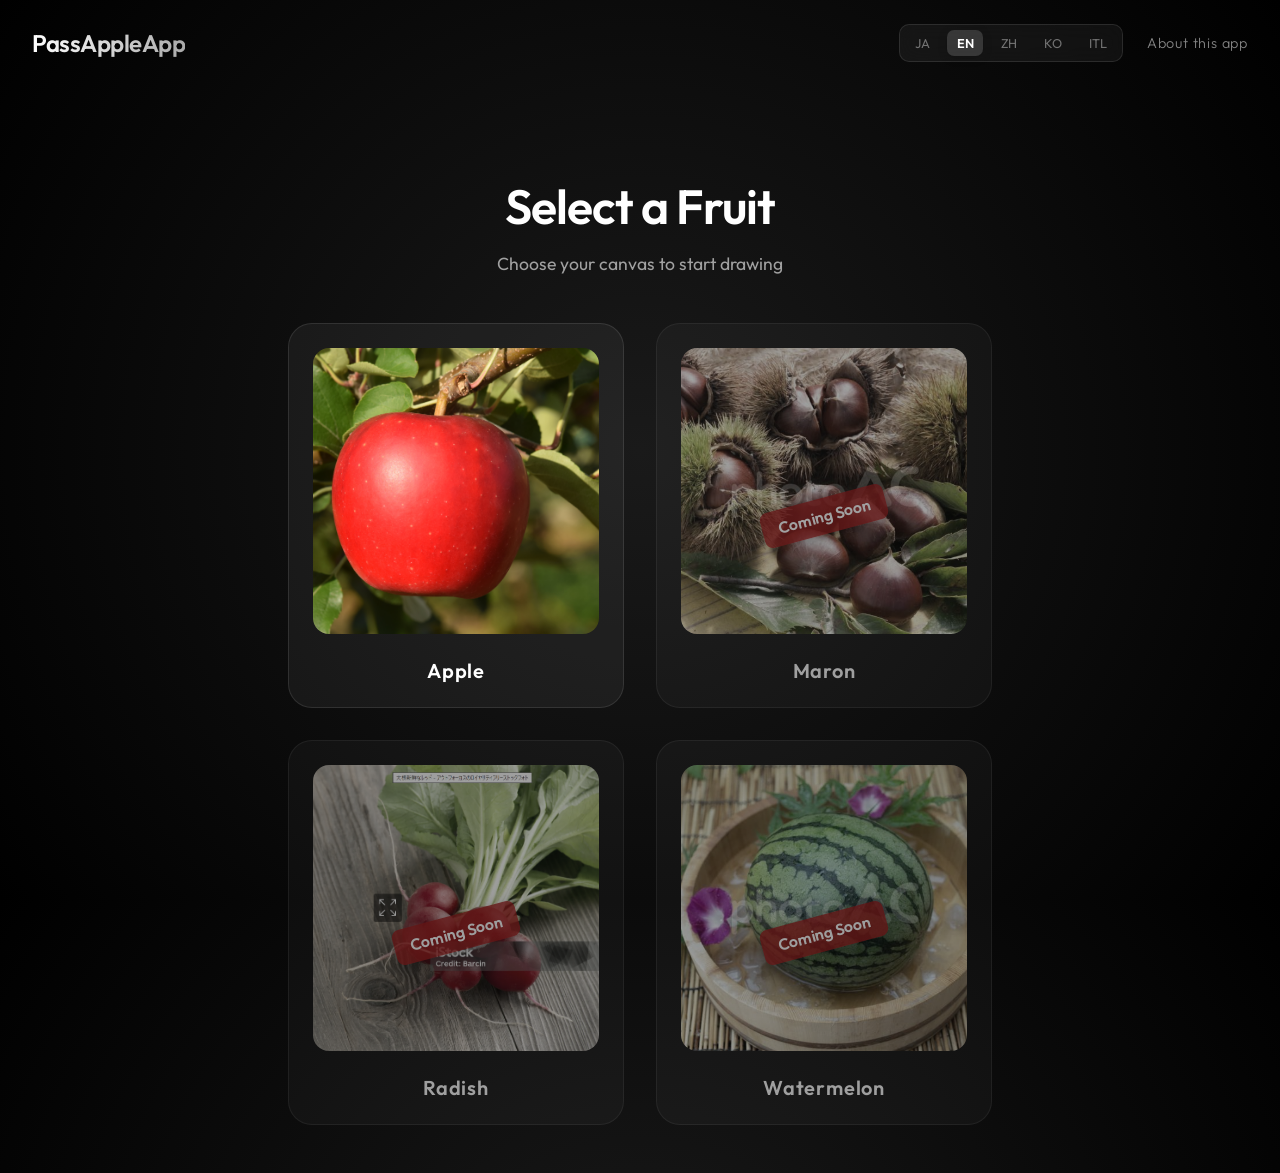
==== frontend/index.html @ 2e1d20bd "frontのディレクトリ構成を整理しました。" ====
<!DOCTYPE html>
<html lang="en">

<head>
    <meta charset="UTF-8">
    <meta name="viewport" content="width=device-width, initial-scale=1.0, maximum-scale=1.0, user-scalable=no">
    <title data-i18n="title-index">Select Your Fruit - Pass Apple</title>
    <link rel="stylesheet" href="style.css">
    <link rel="preconnect" href="https://fonts.googleapis.com">
    <link rel="preconnect" href="https://fonts.gstatic.com" crossorigin>
    <link
        href="https://fonts.googleapis.com/css2?family=Noto+Sans+JP:wght@300;400;600&family=Outfit:wght@300;400;600&display=swap"
        rel="stylesheet">
    <style>
        body {
            overflow: auto;
            min-height: 100vh;
            display: flex;
            flex-direction: column;
            align-items: center;
            justify-content: flex-start;
            padding-top: 8rem;
            background: radial-gradient(circle at center, #1a1a1a 0%, #000000 100%);
            margin: 0;
        }

        .selection-container {
            max-width: 800px;
            width: 90%;
            padding: 3rem;
            text-align: center;
            position: relative;
        }

        .top-bar {
            position: absolute;
            top: 0;
            left: 0;
            right: 0;
            display: flex;
            justify-content: space-between;
            align-items: center;
            padding: 1.5rem 2rem;
            z-index: 100;
        }

        .logo {
            font-size: 1.5rem;
            font-weight: 600;
            letter-spacing: -0.02em;
            background: linear-gradient(to right, #fff, #aaa);
            -webkit-background-clip: text;
            background-clip: text;
            -webkit-text-fill-color: transparent;
        }

        .about-link {
            color: white;
            text-decoration: none;
            font-size: 0.9rem;
            opacity: 0.5;
            transition: opacity 0.3s ease;
            font-weight: 300;
            letter-spacing: 0.05rem;
        }

        .about-link:hover {
            opacity: 1;
        }

        .lang-switch {
            display: flex;
            gap: 0.5rem;
            background: rgba(255, 255, 255, 0.05);
            padding: 0.3rem;
            border-radius: 10px;
            backdrop-filter: blur(10px);
            border: 1px solid rgba(255, 255, 255, 0.1);
        }

        .lang-btn {
            background: none;
            border: none;
            color: white;
            opacity: 0.4;
            cursor: pointer;
            font-size: 0.8rem;
            font-family: 'Outfit', sans-serif;
            padding: 0.3rem 0.6rem;
            border-radius: 7px;
            transition: all 0.3s ease;
        }

        .lang-btn:hover {
            opacity: 0.8;
            background: rgba(255, 255, 255, 0.1);
        }

        .lang-btn.active {
            opacity: 1;
            font-weight: 600;
            background: rgba(255, 255, 255, 0.15);
            box-shadow: 0 2px 10px rgba(0, 0, 0, 0.2);
        }

        .selection-header h1 {
            font-size: 3rem;
            font-weight: 600;
            margin-bottom: 1rem;
            letter-spacing: -0.02em;
        }

        .selection-header p {
            font-size: 1.1rem;
            opacity: 0.6;
            margin-bottom: 3rem;
        }

        .fruit-grid {
            display: grid;
            grid-template-columns: repeat(2, 1fr);
            gap: 2rem;
        }

        @media (max-width: 600px) {
            .fruit-grid {
                grid-template-columns: 1fr;
            }
        }

        .fruit-card {
            background: rgba(255, 255, 255, 0.05);
            border: 1px solid rgba(255, 255, 255, 0.1);
            border-radius: 24px;
            padding: 1.5rem;
            cursor: pointer;
            transition: all 0.4s cubic-bezier(0.4, 0, 0.2, 1);
            text-decoration: none;
            color: white;
            display: flex;
            flex-direction: column;
            align-items: center;
            gap: 1.5rem;
        }

        .fruit-card:hover {
            transform: translateY(-10px);
            background: rgba(255, 255, 255, 0.1);
            border-color: rgba(255, 255, 255, 0.3);
            box-shadow: 0 20px 40px rgba(0, 0, 0, 0.4);
        }

        .fruit-card img {
            width: 100%;
            aspect-ratio: 1;
            object-fit: cover;
            border-radius: 16px;
            transition: transform 0.4s ease;
        }

        .fruit-card:hover img {
            transform: scale(1.05);
        }

        .fruit-card span {
            font-size: 1.25rem;
            font-weight: 600;
            letter-spacing: 0.05rem;
        }

        .fruit-card.disabled {
            opacity: 0.6;
            cursor: default;
            pointer-events: none;
            filter: grayscale(0.5);
            position: relative;
        }

        .fruit-card.disabled::after {
            content: attr(data-coming-soon-text);
            position: absolute;
            top: 50%;
            left: 50%;
            transform: translate(-50%, -50%) rotate(-15deg);
            background: rgba(255, 0, 0, 0.8);
            color: white;
            padding: 0.5rem 1rem;
            border-radius: 8px;
            font-weight: 600;
            font-size: 1rem;
            white-space: nowrap;
            z-index: 2;
            box-shadow: 0 4px 15px rgba(0, 0, 0, 0.3);
        }
    </style>
</head>

<body data-page-title="title-index">
    <nav class="top-bar">
        <div class="logo" data-i18n="app-name">PassAppleApp</div>
        <div style="display: flex; justify-content: flex-end; align-items: center; gap: 1.5rem;">
            <div class="lang-switch">
                <button class="lang-btn" id="btn-ja" onclick="i18n.setLanguage('ja'); updateActiveLang();">JA</button>
                <button class="lang-btn" id="btn-en" onclick="i18n.setLanguage('en'); updateActiveLang();">EN</button>
                <button class="lang-btn" id="btn-zh" onclick="i18n.setLanguage('zh'); updateActiveLang();">ZH</button>
                <button class="lang-btn" id="btn-ko" onclick="i18n.setLanguage('ko'); updateActiveLang();">KO</button>
                <button class="lang-btn" id="btn-itl"
                    onclick="i18n.setLanguage('itl'); updateActiveLang();">ITL</button>
            </div>
            <a href="about.html" class="about-link" data-i18n="about-app">About this app</a>
        </div>
    </nav>

    <div class="selection-container">
        <div class="selection-header">
            <h1 data-i18n="select-fruit">Select a Fruit</h1>
            <p data-i18n="choose-canvas">Choose your canvas to start drawing</p>
        </div>

        <div class="fruit-grid">
            <a href="apple.html?fruit=apple" class="fruit-card">
                <img src="static/images/apple_base.jpg" alt="Apple" data-i18n="fruit-apple">
                <span data-i18n="fruit-apple">Apple</span>
            </a>
            <a class="fruit-card disabled" id="card-maron">
                <img src="static/images/maron_base.png" alt="Maron" data-i18n="fruit-maron">
                <span data-i18n="fruit-maron">Maron</span>
            </a>
            <a class="fruit-card disabled" id="card-radish">
                <img src="static/images/radish_base.png" alt="Radish" data-i18n="fruit-radish">
                <span data-i18n="fruit-radish">Radish</span>
            </a>
            <a class="fruit-card disabled" id="card-watermelon">
                <img src="static/images/watermeron_base.png" alt="Watermelon" data-i18n="fruit-watermelon">
                <span data-i18n="fruit-watermelon">Watermelon</span>
            </a>
        </div>
    </div>
    <script src="i18n.js"></script>
    <script>
        function updateActiveLang() {
            const current = i18n.currentLang();
            document.querySelectorAll('.lang-btn').forEach(btn => btn.classList.remove('active'));
            document.getElementById('btn-' + current).classList.add('active');

            // Update Coming Soon text for disabled cards
            const comingSoonText = i18n.t('coming-soon');
            document.querySelectorAll('.fruit-card.disabled').forEach(card => {
                card.setAttribute('data-coming-soon-text', comingSoonText);
            });
        }
        document.addEventListener('DOMContentLoaded', updateActiveLang);
    </script>
</body>

</html>
---- frontend/style.css ----
:root {
    --bg-color: #000000;
    --accent-color: #ffffff;
    --ui-bg: rgba(255, 255, 255, 0.1);
    --glass-border: rgba(255, 255, 255, 0.2);
    --text-color: #ffffff;
    --primary-btn: #ffffff;
    --primary-btn-text: #000000;
}

* {
    margin: 0;
    padding: 0;
    box-sizing: border-box;
    -webkit-tap-highlight-color: transparent;
}

body {
    font-family: 'Outfit', 'Noto Sans JP', sans-serif;
    background-color: var(--bg-color);
    color: var(--text-color);
    overflow: hidden;
    height: 100vh;
    width: 100vw;
}

.app-container {
    position: relative;
    width: 100%;
    height: 100%;
    overflow: hidden;
}

#transformLayer {
    width: 100%;
    height: 100%;
    position: absolute;
    top: 0;
    left: 0;
    will-change: transform;
}

.background-layer {
    position: absolute;
    top: 0;
    left: 0;
    width: 100%;
    height: 100%;
    z-index: 1;
}

.background-layer img {
    width: 100%;
    height: 100%;
    object-fit: cover;
}

canvas {
    display: block;
    cursor: crosshair;
    background: transparent;
    position: absolute;
    top: 0;
    left: 0;
    z-index: 2;
    opacity: 0.5;
}

.ui-overlay {
    position: absolute;
    bottom: 2rem;
    left: 50%;
    transform: translateX(-50%);
    z-index: 10;
    width: 95%;
    max-width: 800px;
}

.glass {
    background: var(--ui-bg);
    backdrop-filter: blur(12px);
    -webkit-backdrop-filter: blur(12px);
    border: 1px solid var(--glass-border);
    border-radius: 20px;
    box-shadow: 0 8px 32px 0 rgba(0, 0, 0, 0.37);
}

.toolbar {
    padding: 0.8rem 1.2rem;
    display: flex;
    align-items: center;
    gap: 1rem;
    justify-content: center;
    flex-wrap: wrap;
}

.tool-group {
    display: flex;
    align-items: center;
    gap: 0.8rem;
    flex-grow: 1;
    min-width: 200px;
}

.tool-group label {
    font-size: 0.9rem;
    font-weight: 600;
    opacity: 0.8;
}

input[type="range"] {
    flex-grow: 1;
    accent-color: var(--accent-color);
    cursor: pointer;
}

#sizeValue {
    font-size: 0.8rem;
    min-width: 40px;
    text-align: right;
    font-variant-numeric: tabular-nums;
}

.divider {
    width: 1px;
    height: 24px;
    background: var(--glass-border);
}

.btn {
    border: none;
    padding: 0.6rem 1.2rem;
    border-radius: 12px;
    font-family: inherit;
    font-weight: 600;
    cursor: pointer;
    transition: all 0.2s ease;
    white-space: nowrap;
}

.btn.primary {
    background-color: var(--primary-btn);
    color: var(--primary-btn-text);
}

.btn.primary:hover {
    transform: translateY(-2px);
    box-shadow: 0 4px 12px rgba(255, 255, 255, 0.2);
}

.btn.secondary {
    background: transparent;
    color: var(--accent-color);
    border: 1px solid var(--glass-border);
}

.btn.secondary:hover {
    background: rgba(255, 255, 255, 0.05);
}

.btn:active {
    transform: translateY(0);
}

.hint {
    position: absolute;
    top: 1.5rem;
    left: 50%;
    transform: translateX(-50%);
    opacity: 0.4;
    font-size: 0.8rem;
    pointer-events: none;
    letter-spacing: 0.1rem;
    text-transform: uppercase;
}

@media (max-width: 600px) {
    .toolbar {
        padding: 0.6rem;
        gap: 0.8rem;
    }

    .tool-group {
        width: 100%;
        min-width: 100%;
        order: -1;
    }

    .divider {
        display: none;
    }

    .ui-overlay {
        bottom: 1rem;
        width: 98%;
    }

    .btn {
        padding: 0.5rem 0.8rem;
        font-size: 0.85rem;
        flex: 1 1 auto;
        text-align: center;
    }
}

/* Modal Styles */
.modal-overlay {
    position: fixed;
    top: 0;
    left: 0;
    width: 100%;
    height: 100%;
    background: rgba(0, 0, 0, 0.8);
    backdrop-filter: blur(8px);
    z-index: 100;
    display: flex;
    align-items: center;
    justify-content: center;
    transition: opacity 0.3s ease;
}

.modal-overlay.hidden {
    opacity: 0;
    pointer-events: none;
}

.modal-content {
    width: 90%;
    max-width: 600px;
    padding: 2rem;
    position: relative;
}

.modal-header {
    display: flex;
    justify-content: space-between;
    align-items: center;
    margin-bottom: 1.5rem;
}

.close-btn {
    background: none;
    border: none;
    color: var(--text-color);
    font-size: 2rem;
    cursor: pointer;
    line-height: 1;
}

.modal-body {
    display: flex;
    justify-content: center;
    align-items: center;
    margin-bottom: 1.5rem;
}

.modal-body img {
    max-width: 100%;
    max-height: 60vh;
    border-radius: 12px;
    box-shadow: 0 4px 20px rgba(0, 0, 0, 0.5);
}

.modal-footer {
    display: flex;
    justify-content: center;
}

/* Loading Spinner Styles */
.loader-content {
    display: flex;
    flex-direction: column;
    align-items: center;
    gap: 1.5rem;
}

.modern-spinner {
    width: 60px;
    height: 60px;
    border: 3px solid rgba(255, 255, 255, 0.1);
    border-top: 3px solid #ffffff;
    border-radius: 50%;
    animation: spin 1s cubic-bezier(0.5, 0, 0.5, 1) infinite;
    position: relative;
}

.modern-spinner::before {
    content: '';
    position: absolute;
    top: -3px;
    left: -3px;
    right: -3px;
    bottom: -3px;
    border-radius: 50%;
    border: 3px solid transparent;
    border-top: 3px solid rgba(255, 255, 255, 0.5);
    filter: blur(4px);
}

.loader-content p {
    font-size: 0.9rem;
    font-weight: 400;
    letter-spacing: 0.3rem;
    text-transform: uppercase;
    opacity: 0.7;
    margin-top: 1rem;
}

@keyframes spin {
    0% {
        transform: rotate(0deg);
    }

    100% {
        transform: rotate(360deg);
    }
}

/* Side Menu Styles */
.side-menu {
    position: absolute;
    top: 2rem;
    left: 2rem;
    z-index: 10;
    padding: 1.5rem;
    width: 180px;
    display: flex;
    flex-direction: column;
    gap: 1rem;
}

.menu-title {
    font-size: 0.8rem;
    font-weight: 600;
    text-transform: uppercase;
    letter-spacing: 0.1rem;
    opacity: 0.6;
    margin-bottom: 0.5rem;
}

.fruit-options {
    display: flex;
    flex-direction: column;
    gap: 0.8rem;
}

.fruit-item {
    display: flex;
    align-items: center;
    gap: 1rem;
    padding: 0.5rem;
    border-radius: 12px;
    cursor: pointer;
    transition: all 0.2s ease;
    border: 1px solid transparent;
}

.fruit-item img {
    width: 40px;
    height: 40px;
    object-fit: cover;
    border-radius: 8px;
    border: 1px solid var(--glass-border);
}

.fruit-item span {
    font-size: 0.9rem;
    font-weight: 400;
    opacity: 0.8;
}

.fruit-item:hover {
    background: rgba(255, 255, 255, 0.05);
}

.fruit-item.active {
    background: rgba(255, 255, 255, 0.1);
    border-color: var(--glass-border);
}

.fruit-item.active span {
    opacity: 1;
    font-weight: 600;
}

@media (max-width: 768px) {
    .side-menu {
        top: 1rem;
        left: 1rem;
        width: calc(100% - 2rem);
        flex-direction: row;
        align-items: center;
        overflow-x: auto;
        padding: 0.8rem;
    }

    .menu-title {
        display: none;
    }

    .fruit-options {
        flex-direction: row;
        width: 100%;
    }

    .fruit-item span {
        display: none;
    }
}
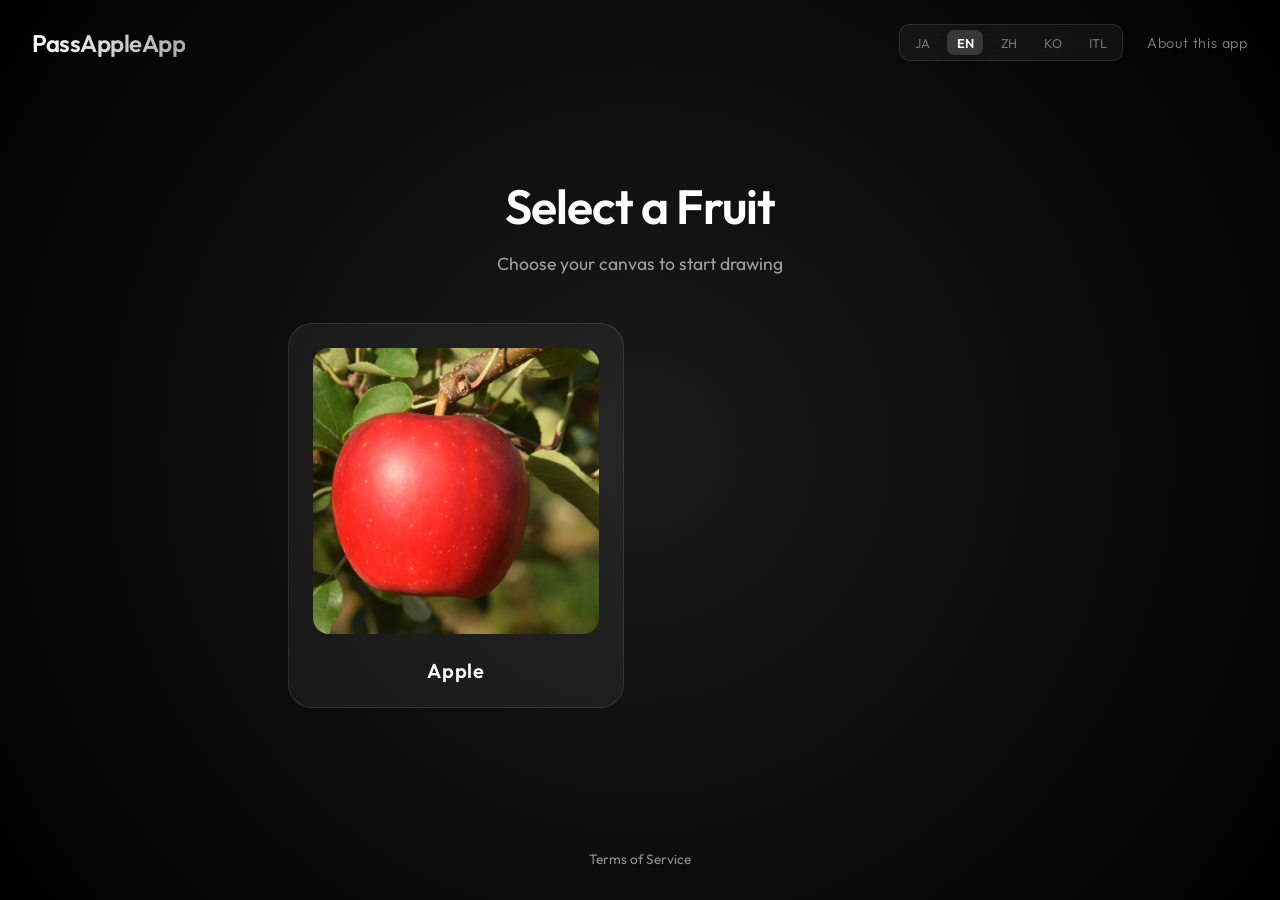
==== commit 292efcc5: "利用規約を追加、初期選択画面から林檎以外を削除" ====
--- a/frontend/index.html
+++ b/frontend/index.html
@@ -30,6 +30,24 @@
             padding: 3rem;
             text-align: center;
             position: relative;
+        }
+
+        .site-footer {
+            width: 100%;
+            padding: 1.5rem 1rem 2rem;
+            text-align: center;
+            margin-top: auto;
+        }
+
+        .site-footer a {
+            color: rgba(255, 255, 255, 0.55);
+            font-size: 0.85rem;
+            text-decoration: none;
+        }
+
+        .site-footer a:hover {
+            color: white;
+            text-decoration: underline;
         }
 
         .top-bar {
@@ -222,20 +240,11 @@
                 <img src="static/images/apple_base.jpg" alt="Apple" data-i18n="fruit-apple">
                 <span data-i18n="fruit-apple">Apple</span>
             </a>
-            <a class="fruit-card disabled" id="card-maron">
-                <img src="static/images/maron_base.png" alt="Maron" data-i18n="fruit-maron">
-                <span data-i18n="fruit-maron">Maron</span>
-            </a>
-            <a class="fruit-card disabled" id="card-radish">
-                <img src="static/images/radish_base.png" alt="Radish" data-i18n="fruit-radish">
-                <span data-i18n="fruit-radish">Radish</span>
-            </a>
-            <a class="fruit-card disabled" id="card-watermelon">
-                <img src="static/images/watermeron_base.png" alt="Watermelon" data-i18n="fruit-watermelon">
-                <span data-i18n="fruit-watermelon">Watermelon</span>
-            </a>
         </div>
     </div>
+    <footer class="site-footer">
+        <a href="terms.html">Terms of Service</a>
+    </footer>
     <script src="i18n.js"></script>
     <script>
         function updateActiveLang() {
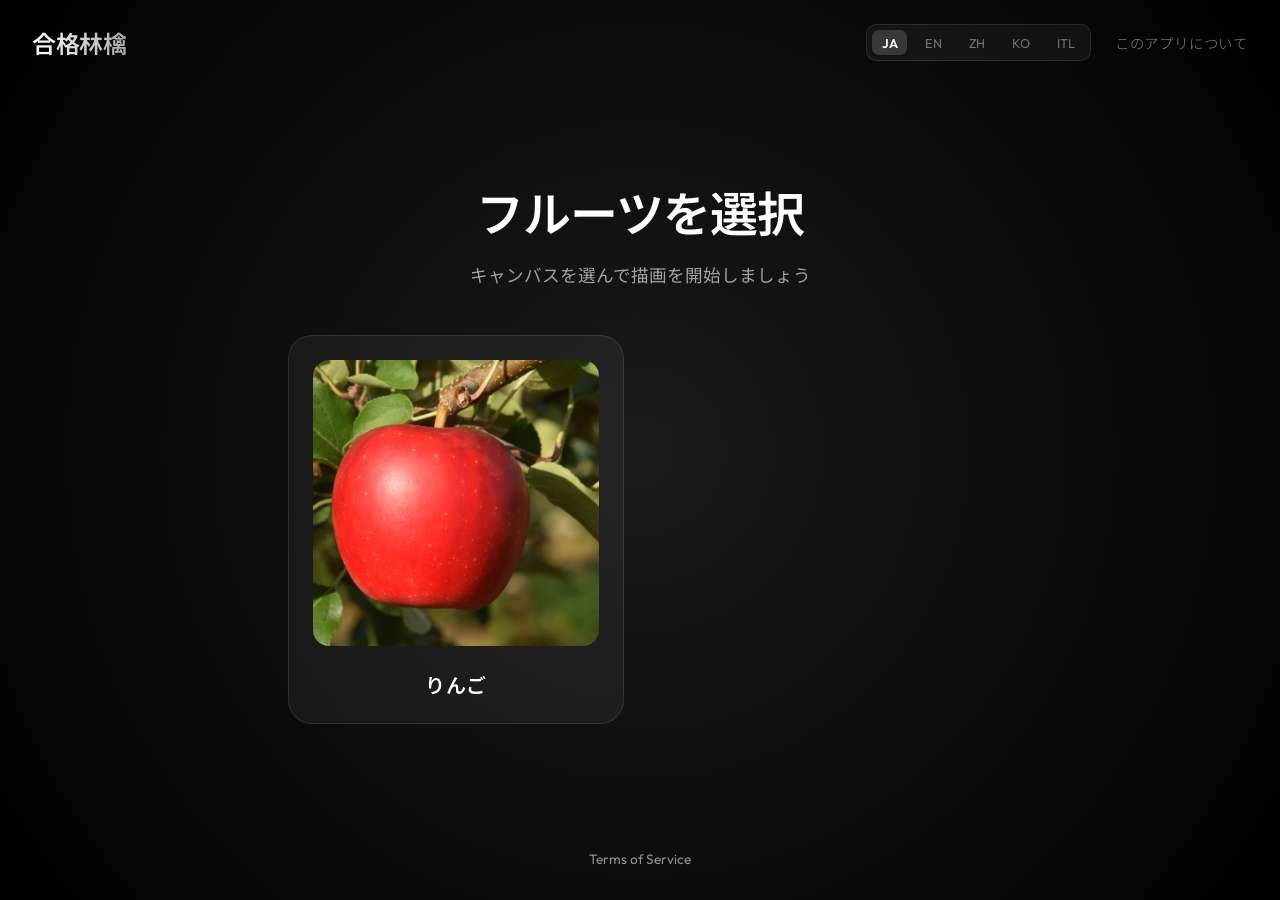
==== commit 5fd7482e: "アプリ名に「パスアップル」となっていたものをすべて「合格林檎」に" ====
--- a/frontend/index.html
+++ b/frontend/index.html
@@ -4,7 +4,7 @@
 <head>
     <meta charset="UTF-8">
     <meta name="viewport" content="width=device-width, initial-scale=1.0, maximum-scale=1.0, user-scalable=no">
-    <title data-i18n="title-index">Select Your Fruit - Pass Apple</title>
+    <title data-i18n="title-index">Select Your Fruit - 合格林檎</title>
     <link rel="stylesheet" href="style.css">
     <link rel="preconnect" href="https://fonts.googleapis.com">
     <link rel="preconnect" href="https://fonts.gstatic.com" crossorigin>
@@ -215,7 +215,7 @@
 
 <body data-page-title="title-index">
     <nav class="top-bar">
-        <div class="logo" data-i18n="app-name">PassAppleApp</div>
+        <div class="logo" data-i18n="app-name">合格林檎</div>
         <div style="display: flex; justify-content: flex-end; align-items: center; gap: 1.5rem;">
             <div class="lang-switch">
                 <button class="lang-btn" id="btn-ja" onclick="i18n.setLanguage('ja'); updateActiveLang();">JA</button>
@@ -245,7 +245,7 @@
     <footer class="site-footer">
         <a href="terms.html">Terms of Service</a>
     </footer>
-    <script src="i18n.js"></script>
+    <script src="i18n.js?v=brand1"></script>
     <script>
         function updateActiveLang() {
             const current = i18n.currentLang();
